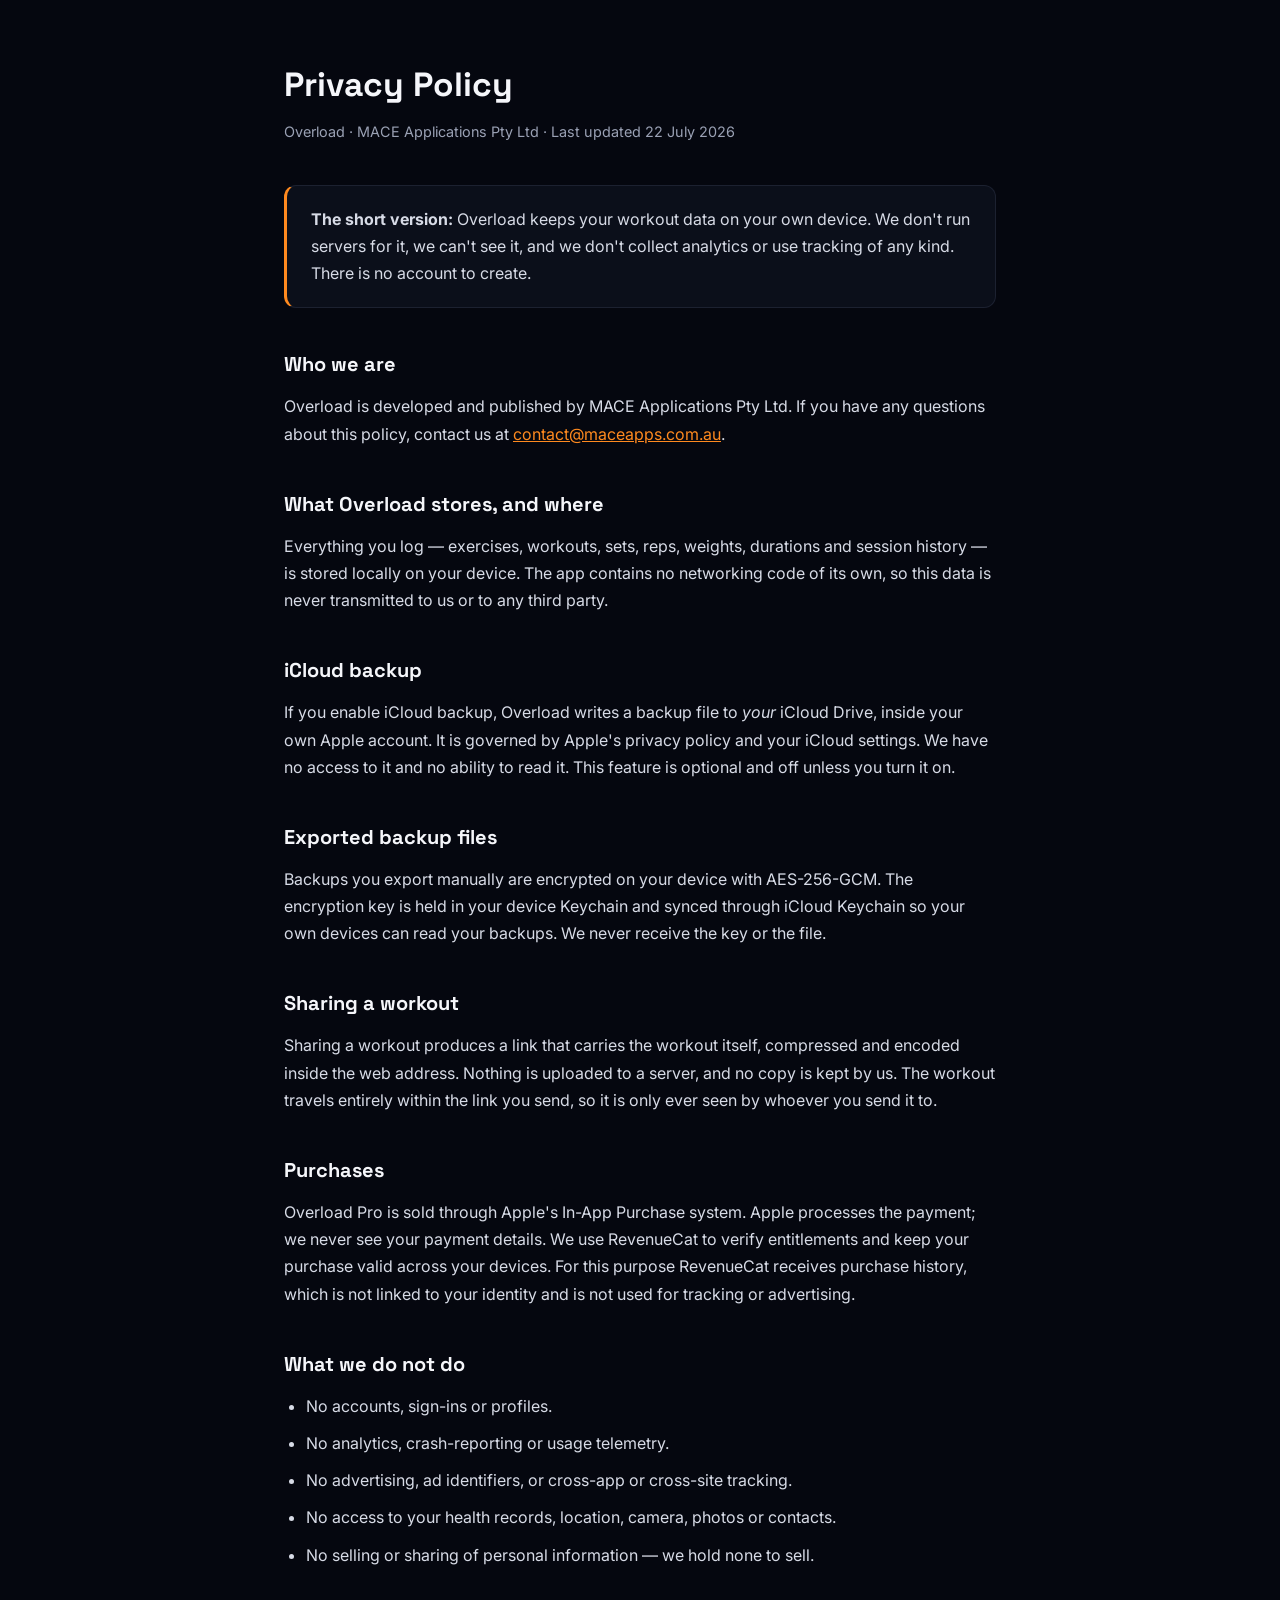
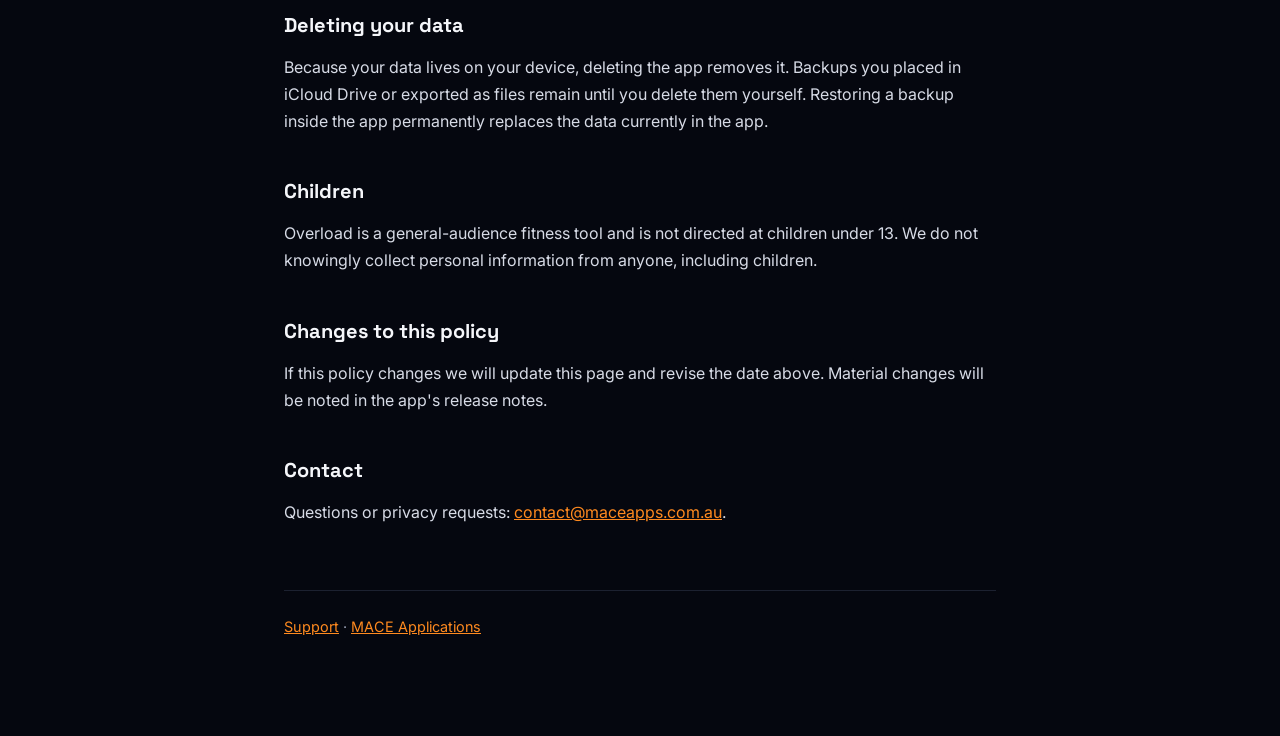
==== overload/privacy/index.html @ 5c295cef "add suport and privacy pages for overload" ====
<!DOCTYPE html>
<html lang="en">
<head>
  <meta charset="UTF-8">
  <meta name="viewport" content="width=device-width, initial-scale=1.0">
  <meta name="description" content="Privacy Policy for Overload, the workout tracking app by MACE Applications.">
  <meta name="theme-color" content="#05070f">

  <title>Privacy Policy — Overload</title>

  <link rel="preconnect" href="https://fonts.googleapis.com">
  <link rel="preconnect" href="https://fonts.gstatic.com" crossorigin>
  <link href="https://fonts.googleapis.com/css2?family=Space+Grotesk:wght@400;500;600;700&family=Inter:wght@400;500;600;700&display=swap" rel="stylesheet">

  <style>
    :root { --bg:#05070f; --fg:#f5f6fa; --muted:#9aa1b4; --accent:#ff8a1f; --line:#1c2130; --panel:#0b0f1a; }
    * { box-sizing:border-box; }
    body {
      margin:0; background:var(--bg); color:var(--fg); line-height:1.7;
      font-family:Inter,-apple-system,BlinkMacSystemFont,"Segoe UI",sans-serif;
    }
    .wrap { max-width:760px; margin:0 auto; padding:64px 24px 96px; }
    a { color:var(--accent); }
    h1,h2 { font-family:"Space Grotesk",Inter,sans-serif; line-height:1.25; }
    h1 { font-size:2.1rem; margin:0 0 8px; }
    h2 { font-size:1.25rem; margin:44px 0 12px; }
    .updated { color:var(--muted); font-size:0.9rem; margin-bottom:40px; }
    p, li { color:#d7dbe6; }
    .lede {
      background:var(--panel); border:1px solid var(--line); border-left:3px solid var(--accent);
      border-radius:12px; padding:20px 24px; margin:0 0 40px;
    }
    .lede p { margin:0; }
    ul { padding-left:22px; }
    li { margin-bottom:10px; }
    footer { margin-top:64px; padding-top:24px; border-top:1px solid var(--line); color:var(--muted); font-size:0.9rem; }
  </style>
</head>
<body>
  <div class="wrap">
    <h1>Privacy Policy</h1>
    <p class="updated">Overload · MACE Applications Pty Ltd · Last updated 22 July 2026</p>

    <div class="lede">
      <p>
        <strong>The short version:</strong> Overload keeps your workout data on your own
        device. We don't run servers for it, we can't see it, and we don't collect
        analytics or use tracking of any kind. There is no account to create.
      </p>
    </div>

    <h2>Who we are</h2>
    <p>
      Overload is developed and published by MACE Applications Pty Ltd. If you have any
      questions about this policy, contact us at
      <a href="mailto:contact@maceapps.com.au">contact@maceapps.com.au</a>.
    </p>

    <h2>What Overload stores, and where</h2>
    <p>
      Everything you log — exercises, workouts, sets, reps, weights, durations and session
      history — is stored locally on your device. The app contains no networking code of its
      own, so this data is never transmitted to us or to any third party.
    </p>

    <h2>iCloud backup</h2>
    <p>
      If you enable iCloud backup, Overload writes a backup file to <em>your</em> iCloud
      Drive, inside your own Apple account. It is governed by Apple's privacy policy and
      your iCloud settings. We have no access to it and no ability to read it. This feature
      is optional and off unless you turn it on.
    </p>

    <h2>Exported backup files</h2>
    <p>
      Backups you export manually are encrypted on your device with AES-256-GCM. The
      encryption key is held in your device Keychain and synced through iCloud Keychain so
      your own devices can read your backups. We never receive the key or the file.
    </p>

    <h2>Sharing a workout</h2>
    <p>
      Sharing a workout produces a link that carries the workout itself, compressed and
      encoded inside the web address. Nothing is uploaded to a server, and no copy is kept
      by us. The workout travels entirely within the link you send, so it is only ever seen
      by whoever you send it to.
    </p>

    <h2>Purchases</h2>
    <p>
      Overload Pro is sold through Apple's In-App Purchase system. Apple processes the
      payment; we never see your payment details. We use RevenueCat to verify entitlements
      and keep your purchase valid across your devices. For this purpose RevenueCat receives
      purchase history, which is not linked to your identity and is not used for tracking or
      advertising.
    </p>

    <h2>What we do not do</h2>
    <ul>
      <li>No accounts, sign-ins or profiles.</li>
      <li>No analytics, crash-reporting or usage telemetry.</li>
      <li>No advertising, ad identifiers, or cross-app or cross-site tracking.</li>
      <li>No access to your health records, location, camera, photos or contacts.</li>
      <li>No selling or sharing of personal information — we hold none to sell.</li>
    </ul>

    <h2>Deleting your data</h2>
    <p>
      Because your data lives on your device, deleting the app removes it. Backups you
      placed in iCloud Drive or exported as files remain until you delete them yourself.
      Restoring a backup inside the app permanently replaces the data currently in the app.
    </p>

    <h2>Children</h2>
    <p>
      Overload is a general-audience fitness tool and is not directed at children under 13.
      We do not knowingly collect personal information from anyone, including children.
    </p>

    <h2>Changes to this policy</h2>
    <p>
      If this policy changes we will update this page and revise the date above. Material
      changes will be noted in the app's release notes.
    </p>

    <h2>Contact</h2>
    <p>
      Questions or privacy requests:
      <a href="mailto:contact@maceapps.com.au">contact@maceapps.com.au</a>.
    </p>

    <footer>
      <a href="/overload/support">Support</a> ·
      <a href="https://www.maceapps.com.au">MACE Applications</a>
    </footer>
  </div>
</body>
</html>
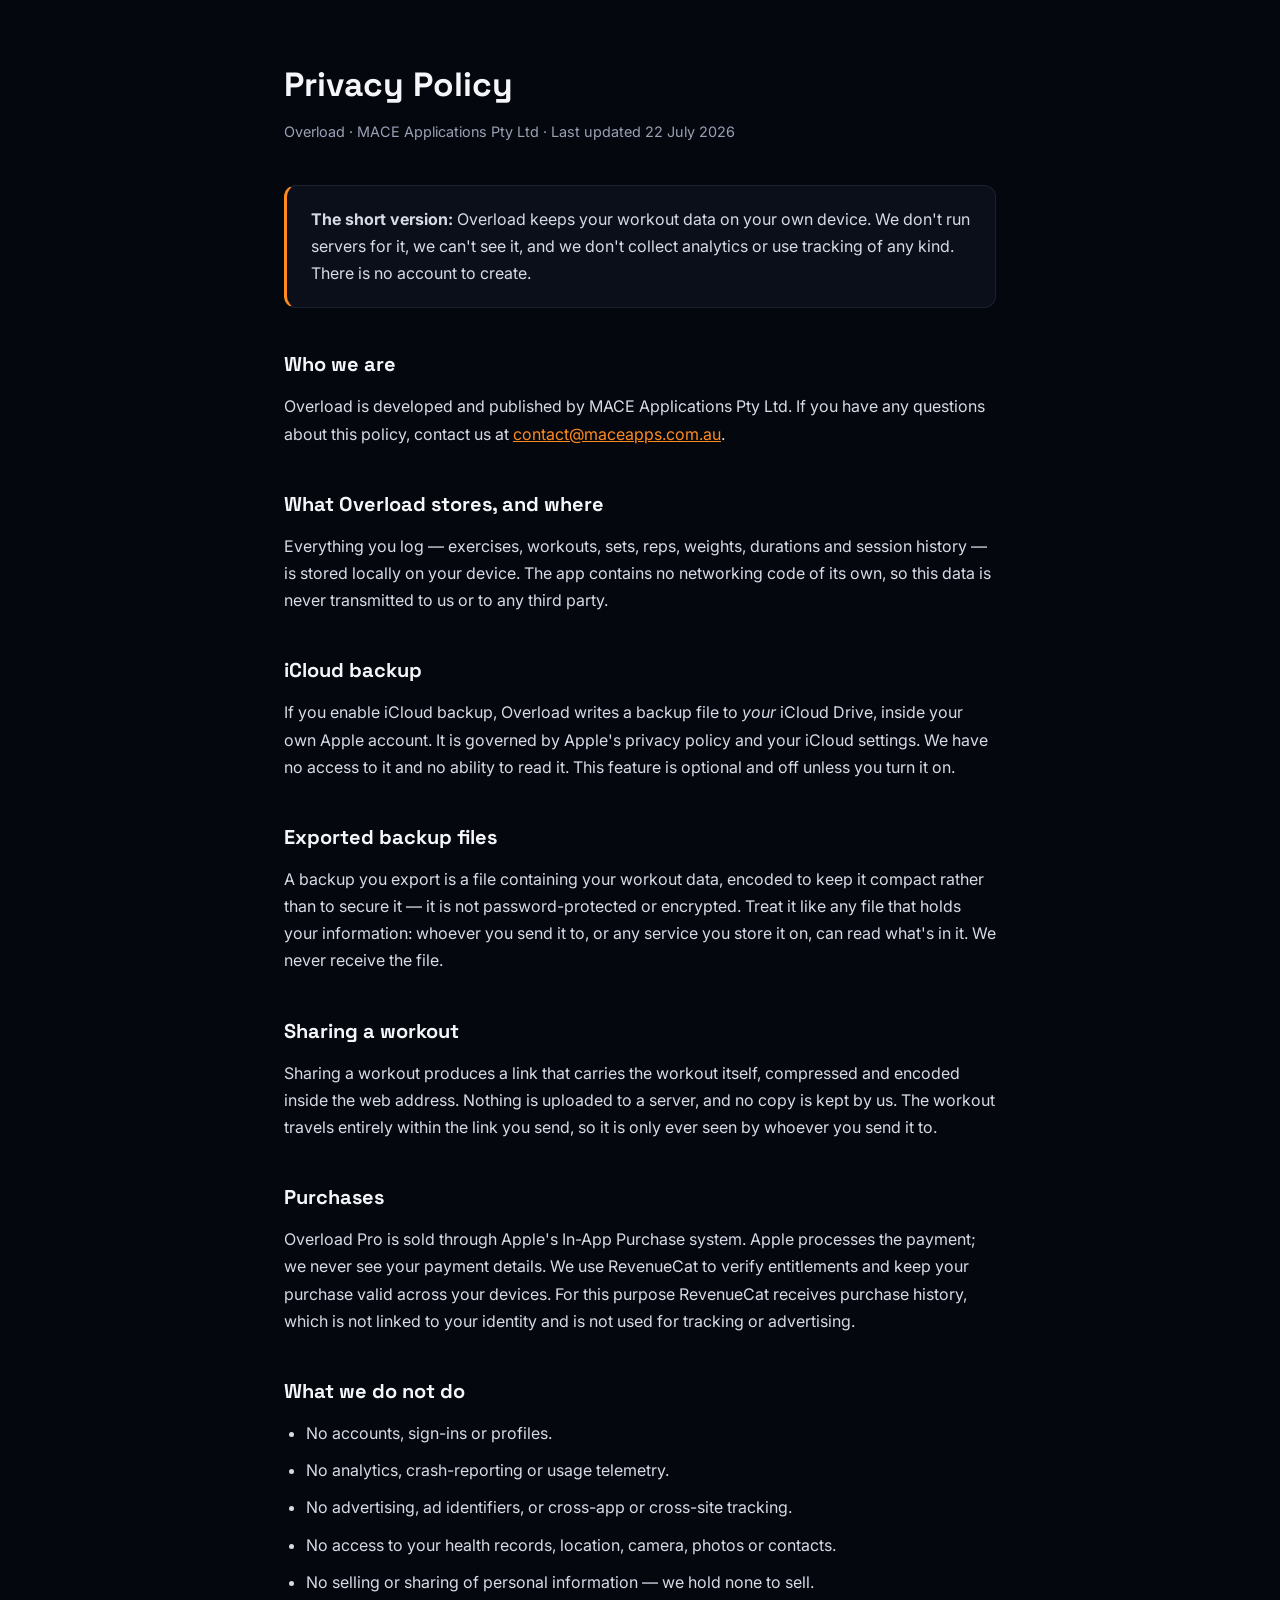
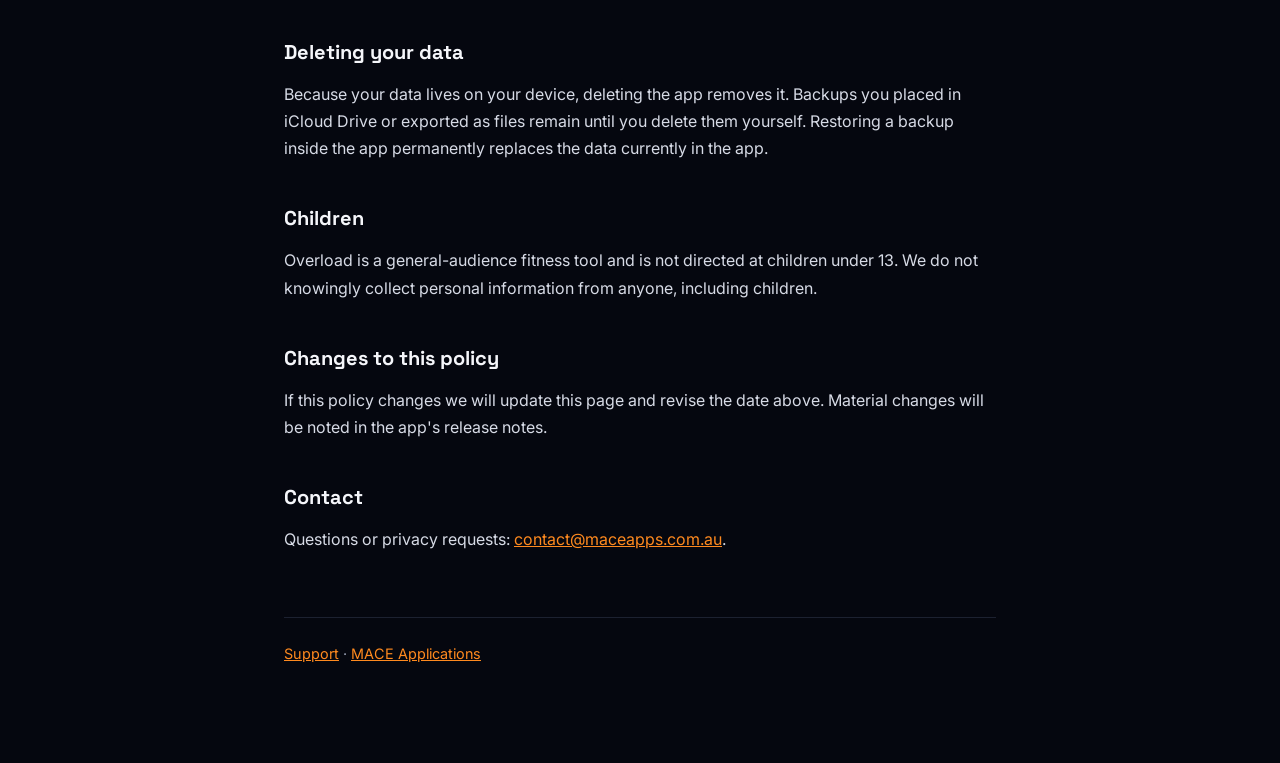
==== commit 6923fce6: "fixes to privacy and support working" ====
--- a/overload/privacy/index.html
+++ b/overload/privacy/index.html
@@ -73,9 +73,10 @@
 
     <h2>Exported backup files</h2>
     <p>
-      Backups you export manually are encrypted on your device with AES-256-GCM. The
-      encryption key is held in your device Keychain and synced through iCloud Keychain so
-      your own devices can read your backups. We never receive the key or the file.
+      A backup you export is a file containing your workout data, encoded to keep it
+      compact rather than to secure it — it is not password-protected or encrypted.
+      Treat it like any file that holds your information: whoever you send it to, or
+      any service you store it on, can read what's in it. We never receive the file.
     </p>
 
     <h2>Sharing a workout</h2>
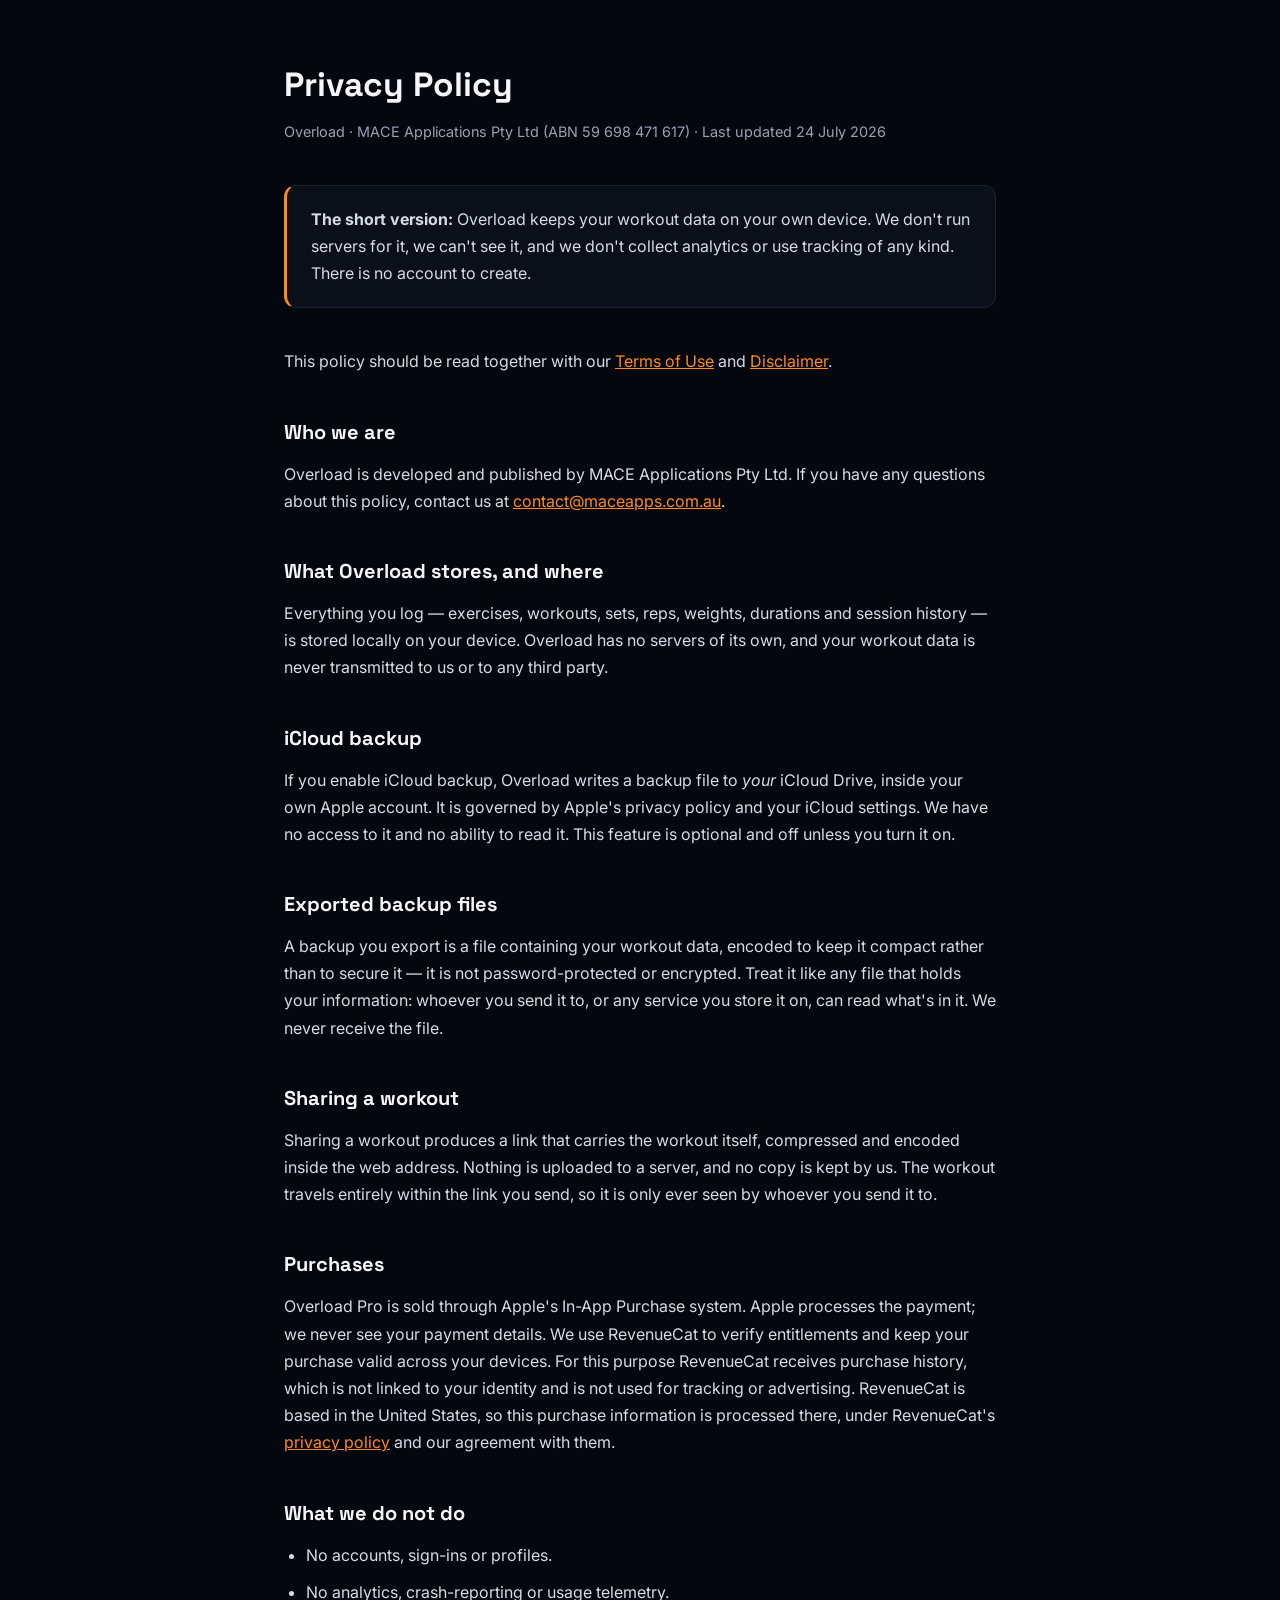
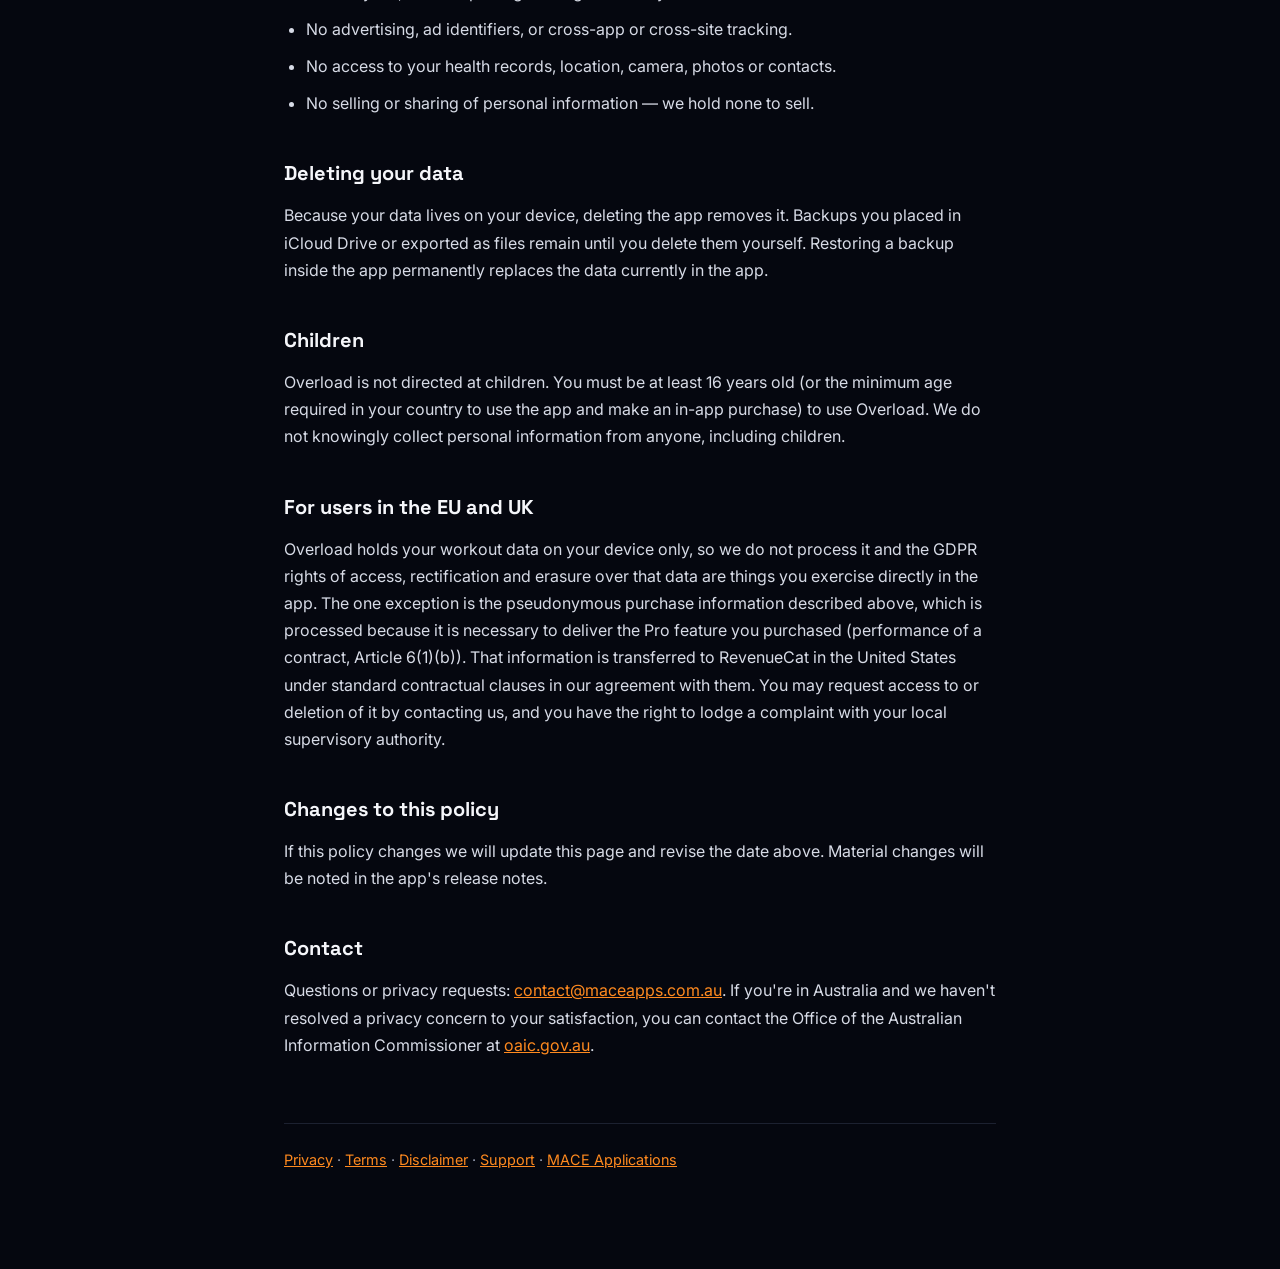
==== commit edb7e780: "policy updates for overload" ====
--- a/overload/privacy/index.html
+++ b/overload/privacy/index.html
@@ -39,7 +39,7 @@
 <body>
   <div class="wrap">
     <h1>Privacy Policy</h1>
-    <p class="updated">Overload · MACE Applications Pty Ltd · Last updated 22 July 2026</p>
+    <p class="updated">Overload · MACE Applications Pty Ltd (ABN 59 698 471 617) · Last updated 24 July 2026</p>
 
     <div class="lede">
       <p>
@@ -48,6 +48,11 @@
         analytics or use tracking of any kind. There is no account to create.
       </p>
     </div>
+
+    <p>
+      This policy should be read together with our <a href="/overload/terms">Terms of Use</a>
+      and <a href="/overload/disclaimer">Disclaimer</a>.
+    </p>
 
     <h2>Who we are</h2>
     <p>
@@ -59,8 +64,8 @@
     <h2>What Overload stores, and where</h2>
     <p>
       Everything you log — exercises, workouts, sets, reps, weights, durations and session
-      history — is stored locally on your device. The app contains no networking code of its
-      own, so this data is never transmitted to us or to any third party.
+      history — is stored locally on your device. Overload has no servers of its own, and
+      your workout data is never transmitted to us or to any third party.
     </p>
 
     <h2>iCloud backup</h2>
@@ -93,7 +98,10 @@
       payment; we never see your payment details. We use RevenueCat to verify entitlements
       and keep your purchase valid across your devices. For this purpose RevenueCat receives
       purchase history, which is not linked to your identity and is not used for tracking or
-      advertising.
+      advertising. RevenueCat is based in the United States, so this purchase information is
+      processed there, under RevenueCat's
+      <a href="https://www.revenuecat.com/privacy/">privacy policy</a> and our agreement
+      with them.
     </p>
 
     <h2>What we do not do</h2>
@@ -114,8 +122,22 @@
 
     <h2>Children</h2>
     <p>
-      Overload is a general-audience fitness tool and is not directed at children under 13.
-      We do not knowingly collect personal information from anyone, including children.
+      Overload is not directed at children. You must be at least 16 years old (or the minimum
+      age required in your country to use the app and make an in-app purchase) to use
+      Overload. We do not knowingly collect personal information from anyone, including
+      children.
+    </p>
+
+    <h2>For users in the EU and UK</h2>
+    <p>
+      Overload holds your workout data on your device only, so we do not process it and the
+      GDPR rights of access, rectification and erasure over that data are things you exercise
+      directly in the app. The one exception is the pseudonymous purchase information
+      described above, which is processed because it is necessary to deliver the Pro feature
+      you purchased (performance of a contract, Article 6(1)(b)). That information is
+      transferred to RevenueCat in the United States under standard contractual clauses in
+      our agreement with them. You may request access to or deletion of it by contacting us,
+      and you have the right to lodge a complaint with your local supervisory authority.
     </p>
 
     <h2>Changes to this policy</h2>
@@ -128,9 +150,15 @@
     <p>
       Questions or privacy requests:
       <a href="mailto:contact@maceapps.com.au">contact@maceapps.com.au</a>.
+      If you're in Australia and we haven't resolved a privacy concern to your satisfaction,
+      you can contact the Office of the Australian Information Commissioner at
+      <a href="https://www.oaic.gov.au">oaic.gov.au</a>.
     </p>
 
     <footer>
+      <a href="/overload/privacy">Privacy</a> ·
+      <a href="/overload/terms">Terms</a> ·
+      <a href="/overload/disclaimer">Disclaimer</a> ·
       <a href="/overload/support">Support</a> ·
       <a href="https://www.maceapps.com.au">MACE Applications</a>
     </footer>
